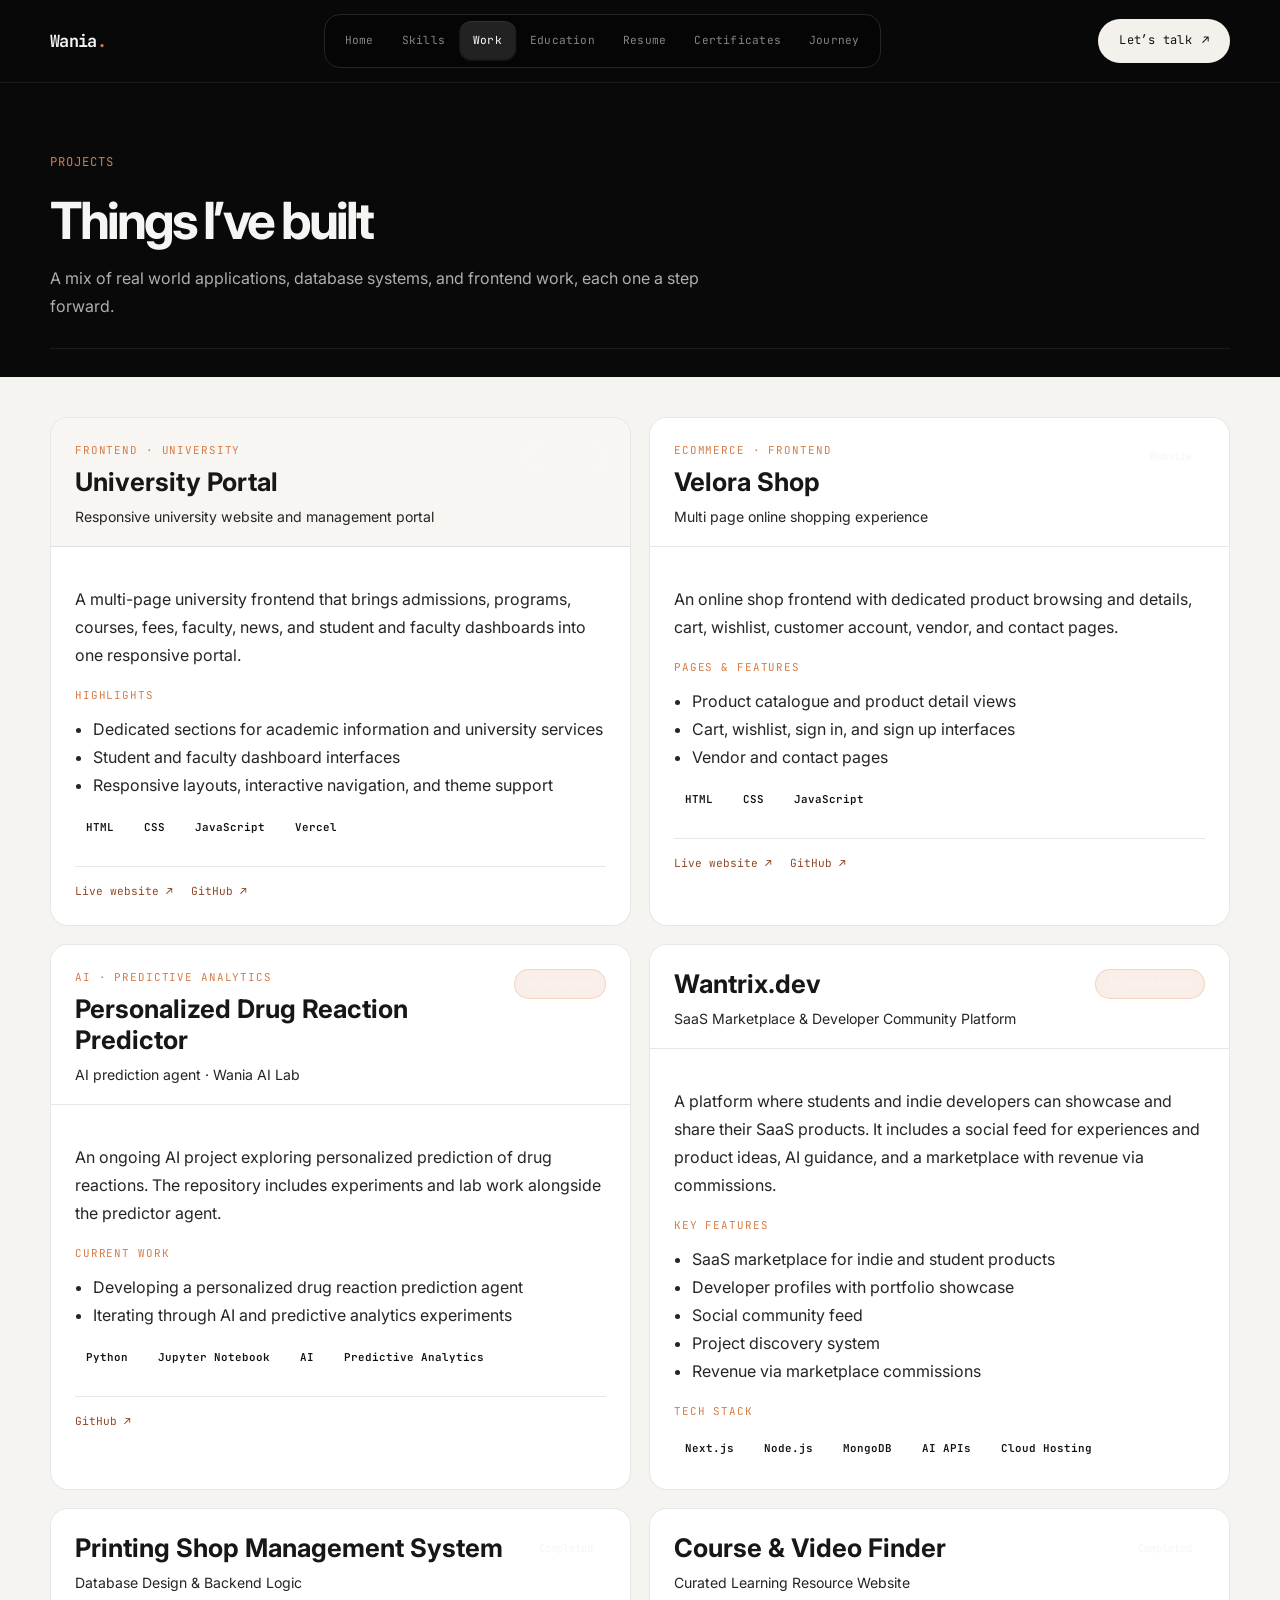
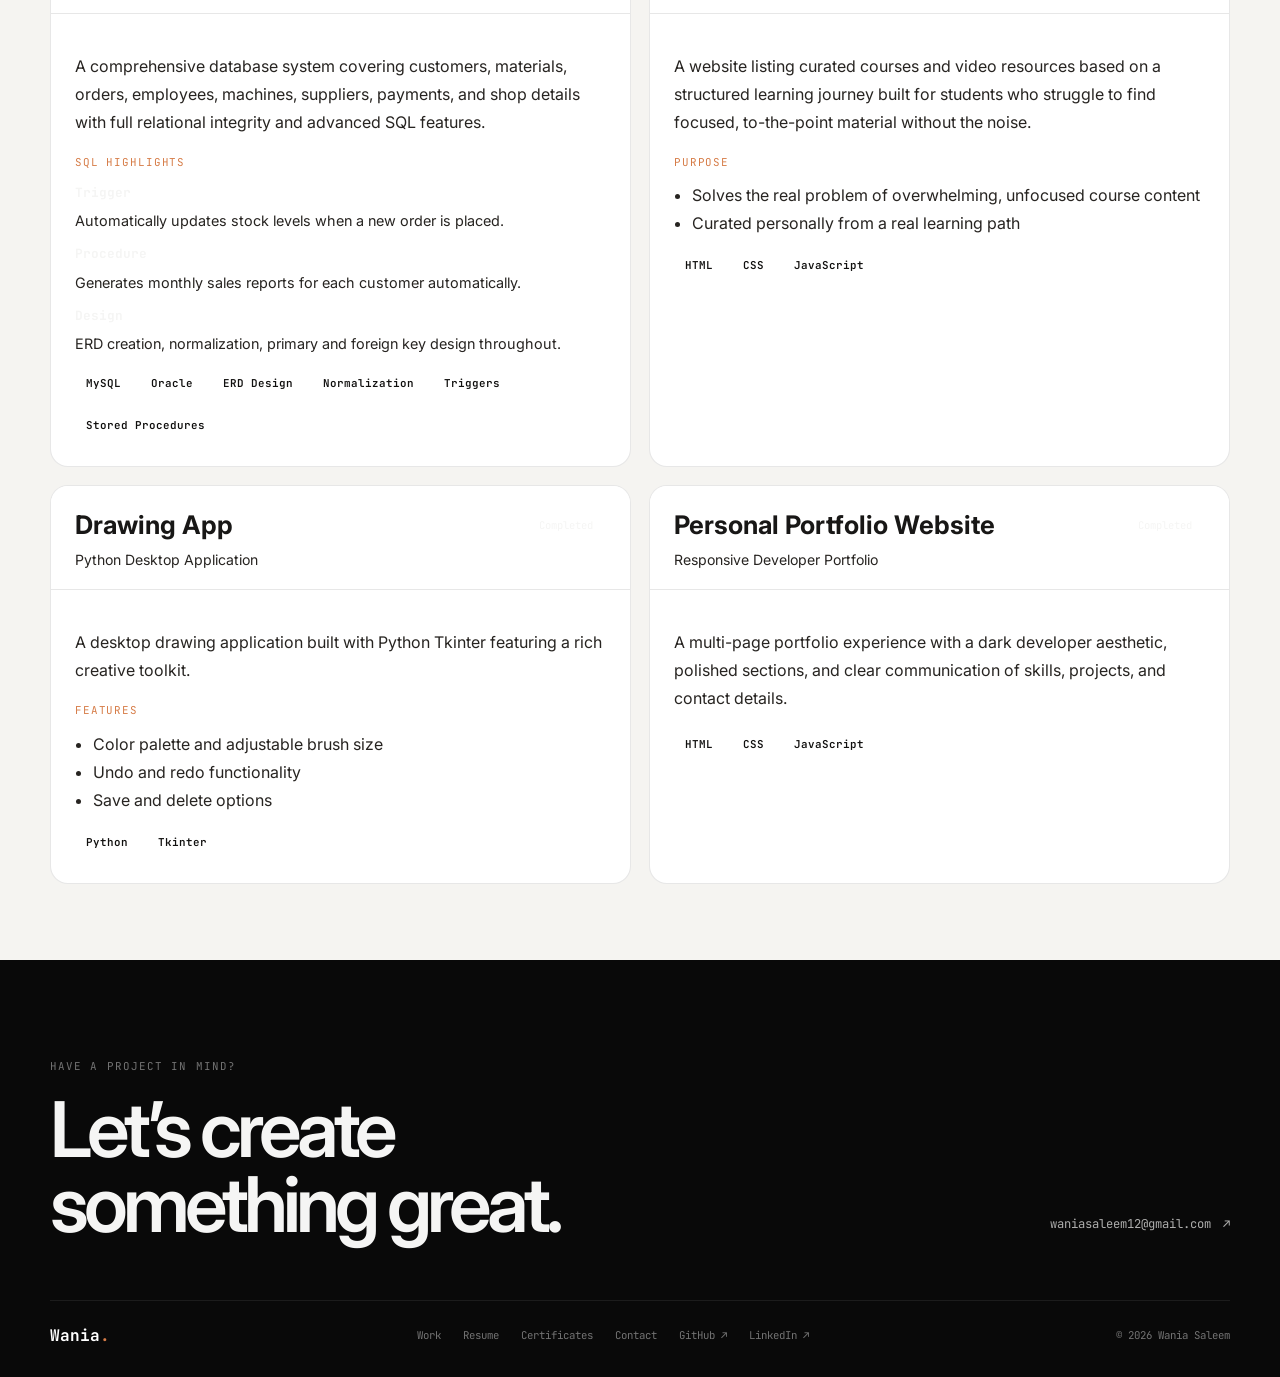
==== projects.html @ 289b55ed "Update portfolio with new design" ====
﻿<!DOCTYPE html>
<html lang="en">
<head>
    <meta charset="UTF-8">
    <meta name="viewport" content="width=device-width, initial-scale=1.0">
    <title>Projects | Wania Saleem</title>
    <meta name="description" content="Projects by Wania Saleem, including SaaS platforms, database systems, learning resources, and software experiments.">
    <link rel="preconnect" href="https://fonts.googleapis.com">
    <link rel="preconnect" href="https://fonts.gstatic.com" crossorigin>
    <link href="https://fonts.googleapis.com/css2?family=Inter:wght@400;500;600;700;800&family=JetBrains+Mono:wght@400;500;600;700&display=swap" rel="stylesheet">
    <link rel="stylesheet" href="style.css">
</head>
<body>
  <div class="page-shell">
    <div id="site-header"></div>

    <main class="page-main">
      <section class="page-intro">
        <div class="section-head">Projects</div>
        <h1>Things I’ve built</h1>
        <p>A mix of real world applications, database systems, and frontend work, each one a step forward.</p>
      </section>

      <section class="project-page-grid">
        <article class="project-card project-featured">
          <div class="project-card-head">
            <div>
              <div class="project-kicker">Frontend · University</div>
              <h2>University Portal</h2>
              <p>Responsive university website and management portal</p>
            </div>
            <span class="project-badge badge-done">Live demo</span>
          </div>
          <div class="project-card-body">
            <p>
              A multi-page university frontend that brings admissions, programs, courses, fees,
              faculty, news, and student and faculty dashboards into one responsive portal.
            </p>
            <div class="mini-label">Highlights</div>
            <ul>
              <li>Dedicated sections for academic information and university services</li>
              <li>Student and faculty dashboard interfaces</li>
              <li>Responsive layouts, interactive navigation, and theme support</li>
            </ul>
            <div class="tag-list">
              <span>HTML</span>
              <span>CSS</span>
              <span>JavaScript</span>
              <span>Vercel</span>
            </div>
            <div class="project-links">
              <a href="https://university-wania2.vercel.app/" target="_blank" rel="noopener noreferrer">Live website ↗</a>
              <a href="https://github.com/wnitau/university" target="_blank" rel="noopener noreferrer">GitHub ↗</a>
            </div>
          </div>
        </article>

        <article class="project-card">
          <div class="project-card-head">
            <div>
              <div class="project-kicker">Ecommerce · Frontend</div>
              <h2>Velora Shop</h2>
              <p>Multi page online shopping experience</p>
            </div>
            <span class="project-badge badge-done">Website</span>
          </div>
          <div class="project-card-body">
            <p>
              An online shop frontend with dedicated product browsing and details, cart, wishlist,
              customer account, vendor, and contact pages.
            </p>
            <div class="mini-label">Pages &amp; features</div>
            <ul>
              <li>Product catalogue and product detail views</li>
              <li>Cart, wishlist, sign in, and sign up interfaces</li>
              <li>Vendor and contact pages</li>
            </ul>
            <div class="tag-list">
              <span>HTML</span>
              <span>CSS</span>
              <span>JavaScript</span>
            </div>
            <div class="project-links">
              <a href="https://velora-wania2.vercel.app/" target="_blank" rel="noopener noreferrer">Live website ↗</a>
              <a href="https://github.com/wnitau/velora" target="_blank" rel="noopener noreferrer">GitHub ↗</a>
            </div>
          </div>
        </article>

        <article class="project-card">
          <div class="project-card-head">
            <div>
              <div class="project-kicker">AI · Predictive analytics</div>
              <h2>Personalized Drug Reaction Predictor</h2>
              <p>AI prediction agent · Wania AI Lab</p>
            </div>
            <span class="project-badge badge-wip">In progress</span>
          </div>
          <div class="project-card-body">
            <p>
              An ongoing AI project exploring personalized prediction of drug reactions.
              The repository includes experiments and lab work alongside the predictor agent.
            </p>
            <div class="mini-label">Current work</div>
            <ul>
              <li>Developing a personalized drug reaction prediction agent</li>
              <li>Iterating through AI and predictive analytics experiments</li>
            </ul>
            <div class="tag-list">
              <span>Python</span>
              <span>Jupyter Notebook</span>
              <span>AI</span>
              <span>Predictive Analytics</span>
            </div>
            <div class="project-links">
              <a href="https://github.com/wnitau/wania_ai_lab" target="_blank" rel="noopener noreferrer">GitHub ↗</a>
            </div>
          </div>
        </article>

        <article class="project-card">
          <div class="project-card-head">
            <div>
              <h2>Wantrix.dev</h2>
              <p>SaaS Marketplace &amp; Developer Community Platform</p>
            </div>
            <span class="project-badge badge-wip">In development</span>
          </div>
          <div class="project-card-body">
            <p>
              A platform where students and indie developers can showcase and share their SaaS products.
              It includes a social feed for experiences and product ideas, AI guidance, and a marketplace with revenue via commissions.
            </p>
            <div class="mini-label">Key features</div>
            <ul>
              <li>SaaS marketplace for indie and student products</li>
              <li>Developer profiles with portfolio showcase</li>
              <li>Social community feed</li>
              <li>Project discovery system</li>
              <li>Revenue via marketplace commissions</li>
            </ul>
            <div class="mini-label">Tech stack</div>
            <div class="tag-list">
              <span>Next.js</span>
              <span>Node.js</span>
              <span>MongoDB</span>
              <span>AI APIs</span>
              <span>Cloud Hosting</span>
            </div>
          </div>
        </article>

        <article class="project-card">
          <div class="project-card-head">
            <div>
              <h2>Printing Shop Management System</h2>
              <p>Database Design &amp; Backend Logic</p>
            </div>
            <span class="project-badge badge-done">Completed</span>
          </div>
          <div class="project-card-body">
            <p>
              A comprehensive database system covering customers, materials, orders, employees, machines, suppliers, payments, and shop details with full relational integrity and advanced SQL features.
            </p>
            <div class="mini-label">SQL highlights</div>
            <div class="detail-list">
              <div><strong>Trigger</strong><span>Automatically updates stock levels when a new order is placed.</span></div>
              <div><strong>Procedure</strong><span>Generates monthly sales reports for each customer automatically.</span></div>
              <div><strong>Design</strong><span>ERD creation, normalization, primary and foreign key design throughout.</span></div>
            </div>
            <div class="tag-list">
              <span>MySQL</span>
              <span>Oracle</span>
              <span>ERD Design</span>
              <span>Normalization</span>
              <span>Triggers</span>
              <span>Stored Procedures</span>
            </div>
          </div>
        </article>

        <article class="project-card">
          <div class="project-card-head">
            <div>
              <h2>Course &amp; Video Finder</h2>
              <p>Curated Learning Resource Website</p>
            </div>
            <span class="project-badge badge-done">Completed</span>
          </div>
          <div class="project-card-body">
            <p>
              A website listing curated courses and video resources based on a structured learning journey built for students who struggle to find focused, to-the-point material without the noise.
            </p>
            <div class="mini-label">Purpose</div>
            <ul>
              <li>Solves the real problem of overwhelming, unfocused course content</li>
              <li>Curated personally from a real learning path</li>
            </ul>
            <div class="tag-list">
              <span>HTML</span>
              <span>CSS</span>
              <span>JavaScript</span>
            </div>
          </div>
        </article>

        <article class="project-card">
          <div class="project-card-head">
            <div>
              <h2>Drawing App</h2>
              <p>Python Desktop Application</p>
            </div>
            <span class="project-badge badge-done">Completed</span>
          </div>
          <div class="project-card-body">
            <p>
              A desktop drawing application built with Python Tkinter featuring a rich creative toolkit.
            </p>
            <div class="mini-label">Features</div>
            <ul>
              <li>Color palette and adjustable brush size</li>
              <li>Undo and redo functionality</li>
              <li>Save and delete options</li>
            </ul>
            <div class="tag-list">
              <span>Python</span>
              <span>Tkinter</span>
            </div>
          </div>
        </article>

        <article class="project-card">
          <div class="project-card-head">
            <div>
              <h2>Personal Portfolio Website</h2>
              <p>Responsive Developer Portfolio</p>
            </div>
            <span class="project-badge badge-done">Completed</span>
          </div>
          <div class="project-card-body">
            <p>
              A multi-page portfolio experience with a dark developer aesthetic, polished sections, and clear communication of skills, projects, and contact details.
            </p>
            <div class="tag-list">
              <span>HTML</span>
              <span>CSS</span>
              <span>JavaScript</span>
            </div>
          </div>
        </article>
      </section>
    </main>

    <div id="site-footer"></div>
  </div>
  <script src="js/components.js"></script>
</body>
</html>
---- style.css ----
﻿:root {
  --bg: #090909;
  --bg-soft: #101010;
  --panel: #121212;
  --panel-2: #171717;
  --line: rgba(255,255,255,0.08);
  --text: #f5f5f4;
  --muted: rgba(245,245,244,0.7);
  --subtle: rgba(245,245,244,0.45);
  --accent: #d67c47;
  --accent-soft: rgba(214, 124, 71, 0.12);
  --shadow: rgba(0,0,0,0.25);
  --radius: 18px;
}

* {
  box-sizing: border-box;
}

html {
  scroll-behavior: smooth;
}

body {
  margin: 0;
  background: var(--bg);
  color: var(--text);
  font-family: 'Inter', sans-serif;
  line-height: 1.6;
}

a {
  color: inherit;
  text-decoration: none;
}

img {
  max-width: 100%;
  display: block;
}

.page-shell {
  width: min(1180px, calc(100% - 40px));
  margin: 0 auto;
  padding-bottom: 64px;
}

.topbar {
  position: sticky;
  top: 0;
  z-index: 50;
  display: flex;
  align-items: center;
  justify-content: space-between;
  gap: 18px;
  min-height: 84px;
  background: rgba(9, 9, 9, 0.9);
  backdrop-filter: blur(12px);
  border-bottom: 1px solid var(--line);
}

.brand-wrap {
  display: flex;
  align-items: center;
}

.brand {
  font-family: 'JetBrains Mono', monospace;
  font-size: 1.05rem;
  color: var(--text);
  letter-spacing: -0.04em;
  font-weight: 700;
}

.nav {
  display: flex;
  align-items: center;
  justify-content: center;
  flex-wrap: wrap;
  gap: 18px;
}

.nav a {
  color: var(--muted);
  font-family: 'JetBrains Mono', monospace;
  font-size: 0.76rem;
  letter-spacing: 0.02em;
  transition: color 0.2s ease, opacity 0.2s ease;
}

.nav a:hover,
.nav a:focus-visible {
  color: var(--text);
}

.cta-link,
.primary-button,
.secondary-button {
  display: inline-flex;
  align-items: center;
  justify-content: center;
  min-height: 44px;
  padding: 0 20px;
  border-radius: 999px;
  font-family: 'JetBrains Mono', monospace;
  font-size: 0.75rem;
  letter-spacing: 0.02em;
  transition: transform 0.2s ease, background 0.2s ease, border-color 0.2s ease;
}

.cta-link,
.primary-button {
  background: #f4f0ec;
  color: #111;
  border: 1px solid rgba(255,255,255,0.1);
}

.secondary-button {
  background: transparent;
  color: var(--text);
  border: 1px solid var(--line);
}

.cta-link:hover,
.primary-button:hover,
.secondary-button:hover,
.cta-link:focus-visible,
.primary-button:focus-visible,
.secondary-button:focus-visible {
  transform: translateY(-1px);
}

.hero {
  position: relative;
  padding: 84px 0 52px;
  min-height: 520px;
  border-bottom: 1px solid var(--line);
  overflow: hidden;
}

.hero::before {
  content: "";
  position: absolute;
  inset: 0 0 auto 0;
  height: 100%;
  background-image:
    linear-gradient(rgba(255,255,255,0.025) 1px, transparent 1px),
    linear-gradient(90deg, rgba(255,255,255,0.025) 1px, transparent 1px);
  background-size: 28px 28px;
  mask-image: linear-gradient(180deg, rgba(0,0,0,0.7), rgba(0,0,0,0.15) 70%, transparent 100%);
}

.hero > * {
  position: relative;
  z-index: 1;
}

.eyebrow,
.section-head,
.meta,
.topline {
  font-family: 'JetBrains Mono', monospace;
  letter-spacing: 0.08em;
  text-transform: uppercase;
}

.eyebrow {
  color: var(--accent);
  font-size: 0.7rem;
  margin-bottom: 28px;
}

.topline,
.meta {
  font-size: 0.72rem;
  color: var(--muted);
}

.meta {
  margin-top: 8px;
  margin-bottom: 30px;
}

.hero h1 {
  margin: 0;
  font-size: clamp(3rem, 7vw, 7rem);
  line-height: 0.9;
  letter-spacing: -0.065em;
  font-weight: 700;
}

.lead {
  max-width: 760px;
  margin-top: 20px;
  color: rgba(245,245,244,0.8);
  font-size: clamp(1.1rem, 2vw, 1.45rem);
  line-height: 1.6;
}

.cta-row {
  display: flex;
  align-items: center;
  flex-wrap: wrap;
  gap: 12px;
  margin-top: 30px;
}

.tagline {
  max-width: 760px;
  margin-top: 32px;
  color: var(--muted);
  font-size: 1.05rem;
  line-height: 1.8;
}

.services,
.work,
.education,
.testimonials,
.thoughts,
.contact {
  padding-top: 70px;
}

.section-head {
  color: var(--accent);
  font-size: 0.76rem;
  margin-bottom: 24px;
}

.section-head.small {
  margin-bottom: 0;
}

.service-grid {
  display: grid;
  grid-template-columns: repeat(4, minmax(0, 1fr));
  gap: 18px;
}

.service-card {
  padding: 28px 22px 24px;
  background: var(--panel);
  border: 1px solid var(--line);
  border-radius: var(--radius);
  min-height: 180px;
  transition: transform 0.2s ease, border-color 0.2s ease;
}

.service-card:hover {
  transform: translateY(-2px);
  border-color: rgba(214, 124, 71, 0.3);
}

.service-card h3 {
  margin: 0 0 14px;
  font-size: 1.15rem;
  font-weight: 600;
}

.service-card p {
  margin: 0;
  color: var(--muted);
  font-size: 0.94rem;
  line-height: 1.7;
}

.work-header {
  display: flex;
  align-items: center;
  justify-content: space-between;
  gap: 16px;
  margin-bottom: 28px;
}

.text-link {
  color: var(--muted);
  font-family: 'JetBrains Mono', monospace;
  font-size: 0.7rem;
  text-transform: none;
}

.project-grid {
  display: grid;
  grid-template-columns: repeat(2, minmax(0, 1fr));
  gap: 18px;
}

.project-item {
  display: flex;
  flex-direction: column;
  justify-content: space-between;
  min-height: 180px;
  padding: 28px 26px;
  background: linear-gradient(180deg, rgba(255,255,255,0.02), rgba(255,255,255,0.01));
  border: 1px solid var(--line);
  border-radius: var(--radius);
  transition: border-color 0.2s ease, transform 0.2s ease;
}

.project-item:hover {
  border-color: rgba(214, 124, 71, 0.4);
  transform: translateY(-2px);
}

.project-name {
  font-size: clamp(1.2rem, 2vw, 1.8rem);
  line-height: 1.2;
  font-weight: 600;
}

.project-type {
  margin-top: 14px;
  font-size: 0.84rem;
  color: var(--muted);
}

.quote-grid {
  display: grid;
  grid-template-columns: repeat(4, minmax(0, 1fr));
  gap: 18px;
}

.quote-card {
  margin: 0;
  padding: 24px 22px;
  background: var(--panel);
  border: 1px solid var(--line);
  border-radius: var(--radius);
}

.quote-card p {
  margin: 0 0 20px;
  color: var(--muted);
  line-height: 1.7;
  font-size: 0.95rem;
}

.quote-card footer {
  font-family: 'JetBrains Mono', monospace;
  font-size: 0.72rem;
  color: var(--text);
  line-height: 1.5;
}

.quote-card footer span {
  color: var(--muted);
}

.article-list {
  display: flex;
  flex-direction: column;
  gap: 18px;
}

.article-list a {
  display: flex;
  flex-wrap: wrap;
  align-items: baseline;
  gap: 18px;
  padding: 18px 0;
  border-bottom: 1px solid var(--line);
  transition: opacity 0.2s ease;
}

.article-list a:hover {
  opacity: 0.85;
}

.date {
  min-width: 150px;
  color: var(--muted);
  font-family: 'JetBrains Mono', monospace;
  font-size: 0.7rem;
}

.article-title {
  color: var(--text);
  font-size: clamp(1rem, 1.6vw, 1.2rem);
}

.thought-footer {
  margin-top: 26px;
  color: var(--muted);
  font-size: 0.98rem;
}

.contact {
  border-top: 1px solid var(--line);
  padding-bottom: 24px;
}

.contact p {
  max-width: 680px;
  margin: 0;
  color: var(--muted);
  font-size: 1.02rem;
  line-height: 1.8;
}

.contact-box {
  margin-top: 26px;
  display: inline-flex;
  align-items: center;
  justify-content: center;
  min-height: 52px;
  padding: 0 22px;
  border: 1px solid var(--line);
  border-radius: 999px;
  background: rgba(255,255,255,0.01);
}

.contact-box a {
  font-family: 'JetBrains Mono', monospace;
  font-size: 0.74rem;
  letter-spacing: 0.02em;
}

.site-footer {
  display: flex;
  align-items: center;
  justify-content: space-between;
  gap: 16px;
  padding-top: 28px;
  border-top: 1px solid var(--line);
  color: var(--muted);
  font-family: 'JetBrains Mono', monospace;
  font-size: 0.72rem;
}

.footer-brand {
  color: var(--text);
  font-weight: 700;
}

@media (max-width: 980px) {
  .service-grid {
    grid-template-columns: repeat(2, minmax(0, 1fr));
  }

  .quote-grid {
    grid-template-columns: repeat(2, minmax(0, 1fr));
  }
}

@media (max-width: 760px) {
  .page-shell {
    width: min(100% - 24px, 1180px);
  }

  .topbar {
    flex-wrap: wrap;
    justify-content: center;
    padding: 16px 0;
    min-height: auto;
  }

  .nav {
    width: 100%;
    gap: 12px 18px;
  }

  .cta-link {
    width: 100%;
  }

  .hero {
    padding-top: 50px;
  }

  .service-grid,
  .project-grid,
  .quote-grid {
    grid-template-columns: 1fr;
  }

  .work-header {
    align-items: flex-start;
    flex-direction: column;
  }

  .site-footer {
    flex-direction: column;
    align-items: flex-start;
  }
}

/* Shared full-width black header/footer and light content sections. */
body {
  background: #090909;
  color: var(--text);
}

.page-shell {
  width: 100%;
  margin: 0;
  padding: 0;
}

.topbar {
  min-height: 82px;
  padding: 0 24px;
  background: rgba(9, 9, 9, 0.94);
  border-bottom: 1px solid var(--line);
}

.topbar-inner {
  width: min(1180px, 100%);
  min-height: 82px;
  margin: 0 auto;
  display: flex;
  align-items: center;
  justify-content: space-between;
  gap: 24px;
}

.brand span,
.footer-brand span {
  color: var(--accent);
}

.nav {
  gap: clamp(12px, 2vw, 26px);
}

.nav a {
  white-space: nowrap;
}

.cta-link {
  gap: 10px;
  white-space: nowrap;
}

.home-main {
  background: #f5f4f1;
  color: #181716;
}

.hero {
  background: #090909;
  color: var(--text);
  padding-right: max(24px, calc((100% - 1180px) / 2));
  padding-left: max(24px, calc((100% - 1180px) / 2));
  border-bottom: none;
}

.hero-title {
  color: #f5f5f4;
}

.services,
.work,
.testimonials,
.thoughts,
.journey,
.home-main > .contact {
  padding-right: max(24px, calc((100% - 1180px) / 2));
  padding-left: max(24px, calc((100% - 1180px) / 2));
  background: #f5f4f1;
  color: #181716;
}

.home-main .section-head {
  color: #a85a31;
}

.service-card,
.quote-card,
.project-item {
  background: #fff;
  border-color: rgba(20, 20, 20, 0.1);
}

.home-main .project-item {
  background: #fff;
  border-color: rgba(20, 20, 20, 0.1);
}

.home-main .project-item:hover {
  background: #fff;
  border-color: rgba(168, 90, 49, 0.38);
}

.service-card h3,
.project-name,
.article-title {
  color: #181716;
}

.service-card p,
.project-type,
.quote-card p,
.quote-card footer span,
.thought-footer,
.home-main .contact p,
.text-link,
.date {
  color: #69645f;
}

.quote-card footer {
  color: #181716;
}

.article-list a {
  border-color: rgba(20, 20, 20, 0.14);
}

.home-main > .contact {
  border-top: 1px solid rgba(20, 20, 20, 0.12);
  padding-bottom: 76px;
}

.contact-box {
  border-color: rgba(20, 20, 20, 0.18);
  background: #fff;
  color: #181716;
}

.site-footer {
  width: 100%;
  margin: 0;
  padding: 68px max(24px, calc((100% - 1180px) / 2)) 28px;
  display: block;
  border-top: none;
  background: #090909;
  color: var(--text);
  font-family: 'Inter', sans-serif;
}

.footer-top {
  display: flex;
  align-items: flex-end;
  justify-content: space-between;
  gap: 36px;
  padding-bottom: 58px;
}

.footer-kicker {
  margin-bottom: 16px;
  color: var(--subtle);
  font-family: 'JetBrains Mono', monospace;
  font-size: 0.68rem;
  letter-spacing: 0.1em;
}

.footer-title {
  display: inline-block;
  color: #f5f5f4;
  font-size: clamp(2.6rem, 6vw, 5.4rem);
  font-weight: 600;
  line-height: 0.98;
  letter-spacing: -0.065em;
  transition: color 0.2s ease;
}

.footer-title:hover {
  color: #d6d0ca;
}

.footer-contact {
  display: inline-flex;
  align-items: center;
  gap: 12px;
  padding-bottom: 8px;
  color: var(--muted);
  font-family: 'JetBrains Mono', monospace;
  font-size: 0.76rem;
}

.footer-contact:hover,
.footer-nav a:hover {
  color: #fff;
}

.footer-bottom {
  display: flex;
  align-items: center;
  justify-content: space-between;
  gap: 24px;
  padding-top: 22px;
  border-top: 1px solid var(--line);
}

.footer-brand {
  color: #fff;
  font-family: 'JetBrains Mono', monospace;
  font-size: 1rem;
  font-weight: 700;
}

.footer-nav {
  display: flex;
  align-items: center;
  flex-wrap: wrap;
  gap: 16px 22px;
}

.footer-nav a,
.footer-copyright {
  color: var(--subtle);
  font-family: 'JetBrains Mono', monospace;
  font-size: 0.67rem;
  transition: color 0.2s ease;
}

.page-main {
  background: #090909;
  color: var(--text);
  padding-top: 0;
  padding-bottom: 0;
}

.journey {
  padding-top: 84px;
  padding-bottom: 88px;
  background: #f5f4f1;
  color: #181716;
}

.journey-content {
  max-width: 860px;
  margin: 0 auto;
}

.journey-content h2 {
  max-width: 760px;
  margin: 0 0 28px;
  color: #181716;
  font-size: clamp(2rem, 4vw, 3.5rem);
  line-height: 1.06;
  letter-spacing: -0.065em;
}

.journey-content > p {
  margin: 0 0 18px;
  color: #3f3b37;
  font-size: 1rem;
  line-height: 1.9;
}

.journey-content > .journey-closing {
  margin-top: 30px;
  margin-bottom: 0;
  color: #181716;
  font-size: 1.1rem;
  font-weight: 600;
}

.education {
  padding-top: 76px;
  padding-bottom: 76px;
  background: #f5f4f1;
  color: #181716;
}

.education-content {
  display: flex;
  align-items: center;
  justify-content: space-between;
  gap: 40px;
  max-width: 1180px;
  margin: 0 auto;
}

.education-copy {
  max-width: 720px;
}

.education-copy h2 {
  margin: 0 0 22px;
  color: #181716;
  font-size: clamp(2rem, 4vw, 3.5rem);
  line-height: 1.06;
  letter-spacing: -0.065em;
}

.education-degree {
  margin: 0 0 6px;
  color: #272421;
  font-size: 1.08rem;
  font-weight: 600;
}

.education-university {
  margin: 0;
  color: #3f3b37;
  font-size: 0.96rem;
  line-height: 1.7;
}

.education-location {
  margin: 8px 0 0;
  color: #69645f;
  font-family: 'JetBrains Mono', monospace;
  font-size: 0.7rem;
}

.education-location span {
  padding: 0 5px;
  color: #a85a31;
}

.cgpa-card {
  display: flex;
  flex: 0 0 230px;
  flex-direction: column;
  gap: 12px;
  padding: 26px;
  border: 1px solid rgba(20, 20, 20, 0.12);
  border-radius: var(--radius);
  background: #fff;
}

.cgpa-label {
  color: #69645f;
  font-family: 'JetBrains Mono', monospace;
  font-size: 0.65rem;
  letter-spacing: 0.1em;
}

.cgpa-value {
  color: #181716;
  font-size: 3rem;
  font-weight: 600;
  line-height: 1;
  letter-spacing: -0.07em;
}

.cgpa-value span {
  margin-left: 5px;
  color: #69645f;
  font-size: 1rem;
  font-weight: 400;
  letter-spacing: -0.02em;
}

@media (max-width: 760px) {
  .journey {
    padding-top: 60px;
    padding-bottom: 64px;
  }

  .journey-content > p {
    font-size: 0.94rem;
    line-height: 1.8;
  }

  .education {
    padding: 58px 24px;
  }

  .education-content {
    align-items: stretch;
    flex-direction: column;
    gap: 24px;
  }

  .cgpa-card {
    flex-basis: auto;
  }
}

.page-intro {
  max-width: 1180px;
  margin: 0 auto;
  padding: 74px 24px 42px;
  border-bottom: none;
}

.page-intro h1 {
  color: #f5f5f4;
}

.page-intro p {
  color: var(--muted);
}

.page-main .section-head,
.page-main .mini-label {
  color: var(--accent);
}

.project-page-grid,
.contact-grid,
.certificate-content {
  padding: 40px max(24px, calc((100% - 1180px) / 2)) 76px;
  background: #f5f4f1;
  color: #181716;
}

.project-card,
.resume-box,
.contact-card {
  background: #fff;
  border-color: rgba(20, 20, 20, 0.1);
  color: #181716;
}

.project-card-head {
  border-color: rgba(20, 20, 20, 0.1);
}

.project-card-head h2,
.resume-row h3,
.certificate-heading h2,
.certificate-placeholder h3 {
  color: #181716;
}

.project-card-head p,
.project-card-body p,
.project-card-body li,
.resume-section p,
.resume-project p,
.resume-project li,
.detail-list div,
.resume-list,
.page-main .contact-note {
  color: #272421;
}

.tag-list span {
  border-color: rgba(20, 20, 20, 0.12);
  background: #f3f1ee;
  color: #11100f;
  font-weight: 600;
}

.project-badge,
.badge-done {
  color: #514c47;
  border-color: rgba(20, 20, 20, 0.14);
  background: #f7f6f3;
}

.badge-wip {
  color: #9b512a;
  border-color: rgba(214, 124, 71, 0.3);
  background: rgba(214, 124, 71, 0.1);
}

.resume-box {
  max-width: 1180px;
  margin: 0 auto;
  padding: 40px max(24px, calc((100% - 1180px) / 2)) 76px;
  border: 0;
  border-radius: 0;
}

.resume-download {
  background: #f7f6f3;
  border-color: rgba(20, 20, 20, 0.1);
}

.resume-download h2,
.resume-section strong,
.resume-project strong {
  color: #181716;
}

.resume-download p {
  color: #625d58;
}

.resume-section,
.resume-project {
  border-color: rgba(20, 20, 20, 0.12);
}

.resume-row span {
  color: #69645f;
}

.resume-section a {
  color: #a85a31;
}

.page-main > .contact-grid {
  margin: 0;
}

.page-main > .contact-note {
  margin: 0;
  padding: 0 max(24px, calc((100% - 1180px) / 2)) 76px;
  border: 0;
  border-radius: 0;
  background: #f5f4f1;
  color: #625d58;
}

.contact-card {
  min-height: 170px;
}

.contact-label {
  color: #69645f;
}

.contact-value {
  color: #181716;
}

.page-main .contact-card {
  background: #fff;
  border: 1px solid rgba(20, 20, 20, 0.1);
  color: #181716;
}

.page-main .contact-card:hover {
  border-color: rgba(168, 90, 49, 0.38);
  box-shadow: 0 20px 48px rgba(20, 20, 20, 0.1);
}

.page-main .contact-card .contact-label {
  color: #69645f;
}

.page-main .contact-card .contact-value {
  color: #272421;
}

.certificate-content {
  min-height: 360px;
}

.certificate-heading {
  display: flex;
  align-items: flex-end;
  justify-content: space-between;
  gap: 30px;
  margin-bottom: 28px;
}

.certificate-heading .mini-label {
  margin-top: 0;
}

.certificate-heading h2 {
  margin: 0;
  font-size: clamp(1.5rem, 3vw, 2.4rem);
  letter-spacing: -0.04em;
}

.certificate-heading > p {
  max-width: 470px;
  margin: 0;
  color: #69645f;
  font-size: 0.9rem;
  line-height: 1.75;
}

.certificate-heading code {
  color: #a85a31;
  font-family: 'JetBrains Mono', monospace;
  font-size: 0.85em;
}

.certificate-grid {
  display: grid;
  grid-template-columns: repeat(2, minmax(0, 1fr));
  gap: 18px;
}

.certificate-placeholder {
  min-height: 200px;
  padding: 28px;
  border: 1px dashed rgba(20, 20, 20, 0.2);
  border-radius: var(--radius);
  background: rgba(255,255,255,0.62);
}

.certificate-kind {
  color: #a85a31;
  font-family: 'JetBrains Mono', monospace;
  font-size: 0.66rem;
  letter-spacing: 0.1em;
}

.certificate-placeholder h3 {
  margin: 24px 0 8px;
  font-size: 1.15rem;
}

.certificate-placeholder p {
  max-width: 420px;
  margin: 0;
  color: #69645f;
  font-size: 0.88rem;
  line-height: 1.7;
}

.hero-scroll {
  position: relative;
  height: 230vh;
  background: #090909;
}

.hero-stage {
  position: sticky;
  top: 82px;
  height: calc(100svh - 82px);
  min-height: 520px;
  overflow: hidden;
  isolation: isolate;
  background:
    radial-gradient(ellipse at 50% 48%, rgba(255,255,255,0.055), transparent 42%),
    #090909;
  --portrait-x: 0px;
  --portrait-y: 0px;
  --portrait-rotation: -180deg;
  --portrait-scale: 1.2;
  --portrait-opacity: 0.48;
  --title-opacity: 1;
  --copy-opacity: 0;
  --copy-x: 70px;
}

.hero-stage::before {
  position: absolute;
  z-index: -1;
  inset: 0;
  content: "";
  background-image:
    linear-gradient(rgba(255,255,255,0.025) 1px, transparent 1px),
    linear-gradient(90deg, rgba(255,255,255,0.025) 1px, transparent 1px);
  background-size: 32px 32px;
  mask-image: radial-gradient(ellipse at center, black, transparent 78%);
  pointer-events: none;
}

.hero-title {
  position: absolute;
  z-index: 2;
  top: 50%;
  left: 50%;
  width: 100%;
  margin: 0;
  color: #f5f5f4;
  text-align: center;
  font-size: clamp(4rem, 12vw, 10rem);
  line-height: 0.83;
  letter-spacing: -0.085em;
  opacity: var(--title-opacity);
  transform: translate(-50%, -50%);
  transition: opacity 100ms linear;
  pointer-events: none;
}

.hero-portrait {
  position: absolute;
  z-index: 1;
  top: 50%;
  left: 50%;
  width: clamp(220px, 30vw, 370px);
  aspect-ratio: 0.79;
  opacity: var(--portrait-opacity);
  perspective: 1200px;
  transform: translate(calc(-50% + var(--portrait-x)), calc(-50% + var(--portrait-y))) scale(var(--portrait-scale));
  transform-origin: center;
  transition: opacity 100ms linear;
  will-change: transform, opacity;
}

.hero-portrait-inner {
  position: absolute;
  inset: 0;
  transform: rotateY(var(--portrait-rotation));
  transform-style: preserve-3d;
  will-change: transform;
}

.portrait-face {
  position: absolute;
  inset: 0;
  overflow: hidden;
  border: 1px solid rgba(255,255,255,0.2);
  border-radius: 22px;
  backface-visibility: hidden;
  -webkit-backface-visibility: hidden;
  box-shadow: 0 30px 100px rgba(0,0,0,0.5);
}

.portrait-face img {
  width: 100%;
  height: 100%;
  object-fit: cover;
  object-position: center 42%;
}

.portrait-front {
  transform: rotateY(0);
}

.portrait-back {
  transform: rotateY(180deg);
}

.hero-intro-copy {
  position: absolute;
  top: 50%;
  right: max(24px, calc((100% - 1180px) / 2));
  z-index: 3;
  width: min(390px, 34vw);
  opacity: var(--copy-opacity);
  transform: translate(var(--copy-x), -50%);
  color: #f5f5f4;
  transition: opacity 100ms linear;
  pointer-events: none;
}

.hero-greeting {
  margin-bottom: 18px;
  font-size: clamp(3.6rem, 7vw, 6.5rem);
  line-height: 0.9;
  letter-spacing: -0.075em;
  font-weight: 600;
}

.hero-intro-copy p {
  margin: 0;
  color: rgba(245,245,244,0.78);
  font-size: clamp(1.05rem, 1.6vw, 1.3rem);
  line-height: 1.65;
}

.certificate-card {
  overflow: hidden;
  border: 1px solid rgba(20, 20, 20, 0.1);
  border-radius: var(--radius);
  background: #fff;
  color: #181716;
  transition: transform 220ms ease, box-shadow 220ms ease;
}

.certificate-card:hover,
.certificate-card:focus-visible {
  transform: translateY(-4px);
  box-shadow: 0 20px 48px rgba(20,20,20,0.12);
}

.certificate-image {
  display: grid;
  min-height: 220px;
  aspect-ratio: 1.5;
  place-items: center;
  overflow: hidden;
  background: #eceae7;
}

.certificate-image img {
  width: 100%;
  height: 100%;
  object-fit: contain;
}

.certificate-card-copy {
  padding: 20px 22px 22px;
}

.certificate-card-copy h3 {
  margin: 12px 0 5px;
  color: #181716;
  font-size: 1.12rem;
}

.certificate-card-copy p {
  margin: 0;
  color: #69645f;
  font-size: 0.85rem;
}

.certificate-open {
  display: inline-block;
  margin-top: 16px;
  color: #a85a31;
  font-family: 'JetBrains Mono', monospace;
  font-size: 0.7rem;
}

@media (max-width: 760px) {
  .hero-scroll {
    height: 210vh;
  }

  .hero-stage {
    top: 132px;
    height: calc(100svh - 132px);
    min-height: 480px;
  }

  .hero-title {
    top: 34%;
    font-size: clamp(3.3rem, 15vw, 6.5rem);
  }

  .hero-portrait {
    width: clamp(210px, 58vw, 310px);
    top: 58%;
  }

  .hero-intro-copy {
    top: 78%;
    right: 24px;
    width: auto;
    max-width: calc(100% - 48px);
    transform: translateY(-50%);
  }

  .hero-greeting {
    margin-bottom: 6px;
    font-size: 2.8rem;
  }

  .hero-intro-copy p {
    font-size: 0.95rem;
  }
}

@media (prefers-reduced-motion: reduce) {
  html {
    scroll-behavior: auto;
  }

  .belief-quote {
    transition: none;
  }

  .hero-portrait,
  .hero-portrait-inner,
  .hero-title,
  .hero-intro-copy {
    transition: none;
  }
}

.skills-heading {
  display: flex;
  align-items: flex-end;
  justify-content: space-between;
  gap: 24px;
  margin-bottom: 28px;
}

.belief-section {
  display: grid;
  min-height: 62vh;
  padding: 80px 24px;
  place-items: center;
  background: #f5f4f1;
}

.belief-quote {
  max-width: 940px;
  margin: 0;
  color: #aaa7a2;
  font-size: clamp(2rem, 5.5vw, 5.2rem);
  font-weight: 600;
  line-height: 1.14;
  letter-spacing: -0.065em;
  text-align: center;
  transition: color 900ms cubic-bezier(0.2, 0.7, 0.2, 1);
}

.belief-quote span {
  color: inherit;
}

.belief-section.is-active .belief-quote {
  color: #181716;
}

.skills-heading .section-head {
  margin-bottom: 10px;
}

.skills-heading h2 {
  margin: 0;
  color: #181716;
  font-size: clamp(1.8rem, 3vw, 2.8rem);
  line-height: 1;
  letter-spacing: -0.06em;
}

.skills-heading > p {
  max-width: 360px;
  margin: 0 0 2px;
  color: #69645f;
  font-size: 0.9rem;
  line-height: 1.7;
}

.skills-table {
  border-top: 1px solid rgba(20, 20, 20, 0.16);
}

.skill-row {
  display: grid;
  grid-template-columns: 56px minmax(190px, 0.8fr) minmax(0, 1.5fr);
  align-items: baseline;
  gap: 20px;
  padding: 24px 0;
  border-bottom: 1px solid rgba(20, 20, 20, 0.16);
}

.skill-index {
  color: #a85a31;
  font-family: 'JetBrains Mono', monospace;
  font-size: 0.68rem;
}

.skill-row h3 {
  margin: 0;
  color: #181716;
  font-size: 1.08rem;
  font-weight: 600;
  letter-spacing: -0.025em;
}

.skill-row p {
  margin: 0;
  color: #69645f;
  font-size: 0.94rem;
  line-height: 1.8;
}

.skill-row p span {
  padding: 0 5px;
  color: #b77a57;
}

@media (max-width: 760px) {
  .belief-section {
    min-height: 56vh;
    padding: 64px 24px;
  }

  .skills-heading {
    align-items: flex-start;
    flex-direction: column;
    gap: 12px;
  }

  .skill-row {
    grid-template-columns: 32px minmax(0, 1fr);
    gap: 8px 14px;
    padding: 20px 0;
  }

  .skill-row p {
    grid-column: 2;
  }
}

@media (max-width: 860px) {
  .topbar,
  .topbar-inner {
    min-height: 0;
  }

  .topbar {
    padding: 16px 20px;
  }

  .topbar-inner {
    flex-wrap: wrap;
    justify-content: center;
    row-gap: 16px;
  }

  .brand,
  .cta-link {
    flex: 1 0 auto;
  }

  .brand {
    text-align: left;
  }

  .cta-link {
    width: auto;
  }

  .nav {
    order: 3;
    width: 100%;
  }

  .footer-bottom {
    align-items: flex-start;
    flex-wrap: wrap;
  }

  .footer-nav {
    order: 3;
    width: 100%;
  }
}

@media (max-width: 600px) {
  .footer-top,
  .certificate-heading {
    align-items: flex-start;
    flex-direction: column;
  }

  .footer-top {
    padding-bottom: 38px;
  }

  .footer-contact {
    padding-bottom: 0;
  }

  .certificate-grid {
    grid-template-columns: 1fr;
  }

  .project-page-grid,
  .contact-grid,
  .certificate-content {
    padding-top: 28px;
    padding-bottom: 48px;
  }
}

.topbar-inner {
  gap: 18px;
}

.liquid-group {
  --gap: 6px;
  --radius: 16px;
  --speed: 550ms;
  --ease: cubic-bezier(0.22, 0.9, 0.25, 1);

  position: relative;
  display: inline-grid;
  grid-auto-flow: column;
  grid-auto-columns: max-content;
  align-items: center;
  gap: 0;
  padding: var(--gap);
  overflow: hidden;
  border: 1px solid #252525;
  border-radius: var(--radius);
  background: #050505;
  isolation: isolate;
}

.liquid-group .nav-link,
.liquid-group a {
  position: relative;
  z-index: 2;
  display: inline-flex;
  align-items: center;
  justify-content: center;
  min-height: 40px;
  padding: 0 14px;
  border: 0;
  border-radius: calc(var(--radius) - 4px);
  color: #858585;
  font-family: 'JetBrains Mono', monospace;
  font-size: 0.7rem;
  letter-spacing: 0.02em;
  white-space: nowrap;
  transition: color 300ms ease, transform 200ms ease;
}

.liquid-group a:hover,
.liquid-group a:focus-visible,
.liquid-group a.is-current,
.liquid-group a[aria-current="page"] {
  color: #fff;
}

.liquid-group a:active {
  transform: scale(0.97);
}

.liquid-slider {
  position: absolute;
  z-index: 1;
  top: var(--gap);
  bottom: var(--gap);
  left: var(--gap);
  width: var(--slider-width, 76px);
  border-radius: calc(var(--radius) - 4px);
  background: #222;
  transform: translateX(var(--slider-x, 0));
  transition:
    transform var(--speed) var(--ease),
    width var(--speed) var(--ease),
    background 300ms ease;
  pointer-events: none;
}

.liquid-slider::after {
  position: absolute;
  inset: 0;
  border-radius: inherit;
  box-shadow:
    inset 0 1px 1px rgba(255,255,255,0.08),
    inset 0 -1px 2px rgba(0,0,0,0.6);
  content: "";
}

@media (max-width: 860px) {
  .liquid-group {
    justify-content: flex-start;
    width: 100%;
    overflow-x: auto;
    scrollbar-width: none;
  }

  .liquid-group::-webkit-scrollbar {
    display: none;
  }
}

@media (prefers-reduced-motion: reduce) {
  .liquid-group a,
  .liquid-slider {
    transition: none;
  }
}

.page-main {
  padding-top: 54px;
  padding-bottom: 30px;
}

.page-intro {
  padding: 16px 0 28px;
  border-bottom: 1px solid var(--line);
  margin-bottom: 28px;
}

.page-intro h1 {
  margin: 0;
  font-size: clamp(2.4rem, 4vw, 4rem);
  line-height: 0.96;
  letter-spacing: -0.06em;
}

.page-intro p {
  max-width: 680px;
  margin: 18px 0 0;
  color: var(--muted);
  line-height: 1.75;
}

.project-page-grid {
  display: grid;
  grid-template-columns: repeat(2, minmax(0, 1fr));
  gap: 18px;
}

.project-card {
  background: #fff;
  border: 1px solid rgba(20, 20, 20, 0.1);
  border-radius: var(--radius);
  overflow: hidden;
  color: #181716;
  transition: transform 220ms ease, box-shadow 220ms ease;
}

.project-card:hover {
  transform: translateY(-3px);
  box-shadow: 0 20px 48px rgba(20,20,20,0.1);
}

.project-card-head {
  display: flex;
  align-items: flex-start;
  justify-content: space-between;
  gap: 16px;
  padding: 24px 24px 18px;
  border-bottom: 1px solid rgba(20, 20, 20, 0.1);
  background: #fff;
}

.project-featured .project-card-head {
  background: #f7f6f3;
}

.project-kicker {
  color: var(--accent);
  font-family: 'JetBrains Mono', monospace;
  font-size: 0.68rem;
  letter-spacing: 0.08em;
  text-transform: uppercase;
  margin-bottom: 8px;
}

.project-card-head h2 {
  margin: 0;
  font-size: clamp(1.2rem, 2vw, 1.9rem);
  line-height: 1.2;
  color: #181716;
}

.project-card-head p {
  margin: 8px 0 0;
  color: #272421;
  font-size: 0.88rem;
}

.project-card-body {
  padding: 22px 24px 24px;
}

.project-card-body p,
.project-card-body li,
.resume-section p,
.resume-project p,
.resume-project li,
.contact-note {
  color: var(--muted);
  line-height: 1.75;
}

.project-card-body p,
.project-card-body li {
  color: #272421;
}

.detail-list div,
.detail-list span {
  color: #272421;
}

.mini-label {
  margin: 18px 0 10px;
  color: var(--accent);
  font-family: 'JetBrains Mono', monospace;
  font-size: 0.68rem;
  letter-spacing: 0.08em;
  text-transform: uppercase;
}

.project-card-body ul,
.resume-project ul {
  margin: 0 0 8px;
  padding-left: 18px;
}

.tag-list {
  display: flex;
  flex-wrap: wrap;
  gap: 8px;
  margin-top: 12px;
}

.tag-list span {
  border: 1px solid var(--line);
  padding: 7px 10px;
  border-radius: 999px;
  color: #11100f;
  font-weight: 600;
  font-family: 'JetBrains Mono', monospace;
  font-size: 0.68rem;
  background: rgba(255,255,255,0.01);
}

.project-links {
  display: flex;
  flex-wrap: wrap;
  gap: 10px 18px;
  margin-top: 22px;
  padding-top: 16px;
  border-top: 1px solid rgba(20, 20, 20, 0.1);
}

.project-links a {
  color: #8e4827;
  font-family: 'JetBrains Mono', monospace;
  font-size: 0.7rem;
  transition: color 180ms ease;
}

.project-links a:hover,
.project-links a:focus-visible {
  color: #51260f;
  text-decoration: underline;
  text-underline-offset: 3px;
}

.detail-list {
  display: flex;
  flex-direction: column;
  gap: 12px;
  margin-top: 12px;
}

.detail-list div {
  display: flex;
  flex-direction: column;
  gap: 6px;
  color: var(--muted);
  font-size: 0.9rem;
}

.detail-list strong {
  color: var(--text);
  font-size: 0.8rem;
  font-family: 'JetBrains Mono', monospace;
}

.project-badge {
  display: inline-flex;
  align-items: center;
  justify-content: center;
  min-height: 30px;
  padding: 0 12px;
  border-radius: 999px;
  font-family: 'JetBrains Mono', monospace;
  font-size: 0.66rem;
  color: var(--text);
  border: 1px solid var(--line);
  white-space: nowrap;
}

.badge-wip {
  background: rgba(214,124,71,0.12);
  border-color: rgba(214,124,71,0.25);
}

.badge-done {
  background: rgba(255,255,255,0.02);
}

.resume-box {
  background: var(--panel);
  border: 1px solid var(--line);
  border-radius: var(--radius);
  padding: 28px;
}

.resume-download {
  padding: 22px 20px;
  border: 1px solid var(--line);
  border-radius: var(--radius);
  background: rgba(255,255,255,0.02);
  text-align: center;
  margin-bottom: 24px;
}

.resume-icon {
  display: inline-block;
  font-size: 2.4rem;
  margin-bottom: 12px;
}

.resume-download h2 {
  margin: 0 0 8px;
  font-size: 1.7rem;
}

.resume-download p {
  margin: 0 0 18px;
  color: var(--muted);
}

.resume-section {
  border-top: 1px solid var(--line);
  padding-top: 20px;
  margin-top: 20px;
}

.resume-section:first-of-type {
  border-top: none;
  margin-top: 0;
  padding-top: 0;
}

.resume-row {
  display: flex;
  align-items: baseline;
  justify-content: space-between;
  gap: 14px;
  flex-wrap: wrap;
  margin-bottom: 8px;
}

.resume-row h3 {
  margin: 0;
  font-size: 1.05rem;
}

.resume-row span {
  font-family: 'JetBrains Mono', monospace;
  font-size: 0.7rem;
  color: var(--muted);
}

.resume-list {
  display: flex;
  flex-direction: column;
  gap: 8px;
}

.resume-list strong,
.resume-project strong {
  color: var(--text);
}

.resume-project {
  padding-top: 14px;
  margin-top: 14px;
  border-top: 1px solid var(--line);
}

.resume-project:first-of-type {
  border-top: none;
  padding-top: 0;
  margin-top: 0;
}

.contact-grid {
  display: grid;
  grid-template-columns: repeat(2, minmax(0, 1fr));
  gap: 18px;
}

.contact-card {
  display: flex;
  flex-direction: column;
  gap: 12px;
  min-height: 170px;
  padding: 24px 22px;
  background: var(--panel);
  border: 1px solid var(--line);
  border-radius: var(--radius);
  transition: transform 0.2s ease, border-color 0.2s ease;
}

.contact-card:hover {
  transform: translateY(-2px);
  border-color: rgba(214,124,71,0.35);
}

.contact-static {
  cursor: default;
}

.contact-icon {
  font-size: 1.8rem;
}

.contact-label {
  color: var(--muted);
  font-family: 'JetBrains Mono', monospace;
  font-size: 0.68rem;
  letter-spacing: 0.08em;
  text-transform: uppercase;
}

.contact-value {
  color: var(--text);
  font-family: 'JetBrains Mono', monospace;
  font-size: 0.8rem;
  word-break: break-word;
}

.contact-note {
  margin-top: 26px;
  padding: 22px 24px;
  border: 1px solid rgba(214,124,71,0.25);
  border-radius: var(--radius);
  background: rgba(214,124,71,0.08);
}

.hero {
  display: grid;
  grid-template-columns: minmax(0, 1fr) minmax(240px, 330px);
  align-items: center;
  gap: clamp(28px, 7vw, 96px);
  min-height: 590px;
  padding: 70px 0;
}

.hero-title {
  position: relative;
  z-index: 1;
  margin: 0;
  font-size: clamp(3.5rem, 9vw, 8.5rem);
  line-height: 0.88;
  letter-spacing: -0.075em;
  font-weight: 700;
  text-wrap: balance;
}

.profile-flip-card {
  position: relative;
  z-index: 1;
  width: 100%;
  aspect-ratio: 0.79;
  perspective: 1200px;
  cursor: pointer;
  outline: none;
}

.profile-flip-inner {
  position: absolute;
  inset: 0;
  border: 1px solid rgba(255,255,255,0.16);
  border-radius: 22px;
  box-shadow: 0 28px 80px rgba(0,0,0,0.38);
  transform-style: preserve-3d;
  transition: transform 850ms cubic-bezier(0.2, 0.75, 0.25, 1);
}

.profile-flip-card:hover .profile-flip-inner,
.profile-flip-card:focus .profile-flip-inner,
.profile-flip-card:focus-within .profile-flip-inner {
  transform: rotateY(180deg);
}

.profile-card-face {
  position: absolute;
  inset: 0;
  overflow: hidden;
  border-radius: inherit;
  background-color: #1b1b1b;
  background-position: center;
  background-repeat: no-repeat;
  background-size: cover;
  backface-visibility: hidden;
  -webkit-backface-visibility: hidden;
}

.profile-card-front {
  background-image: url("front.png");
}

.profile-card-back {
  background-image: url("back.png");
  transform: rotateY(180deg);
}

.profile-flip-card:focus-visible .profile-flip-inner {
  outline: 2px solid var(--accent);
  outline-offset: 5px;
}

@media (max-width: 760px) {
  .hero {
    grid-template-columns: 1fr;
    justify-items: center;
    gap: 34px;
    min-height: auto;
    padding: 58px 0 44px;
  }

  .hero-title {
    justify-self: start;
    width: 100%;
    font-size: clamp(3.3rem, 16vw, 6rem);
  }

  .profile-flip-card {
    width: min(72vw, 310px);
    justify-self: center;
  }
}

@media (max-width: 980px) {
  .project-page-grid,
  .contact-grid {
    grid-template-columns: 1fr;
  }
}

@media (max-width: 760px) {
  .page-main {
    padding-top: 30px;
  }

  .resume-box {
    padding: 18px;
  }

  .project-card-head,
  .resume-row {
    flex-direction: column;
    align-items: flex-start;
  }
}
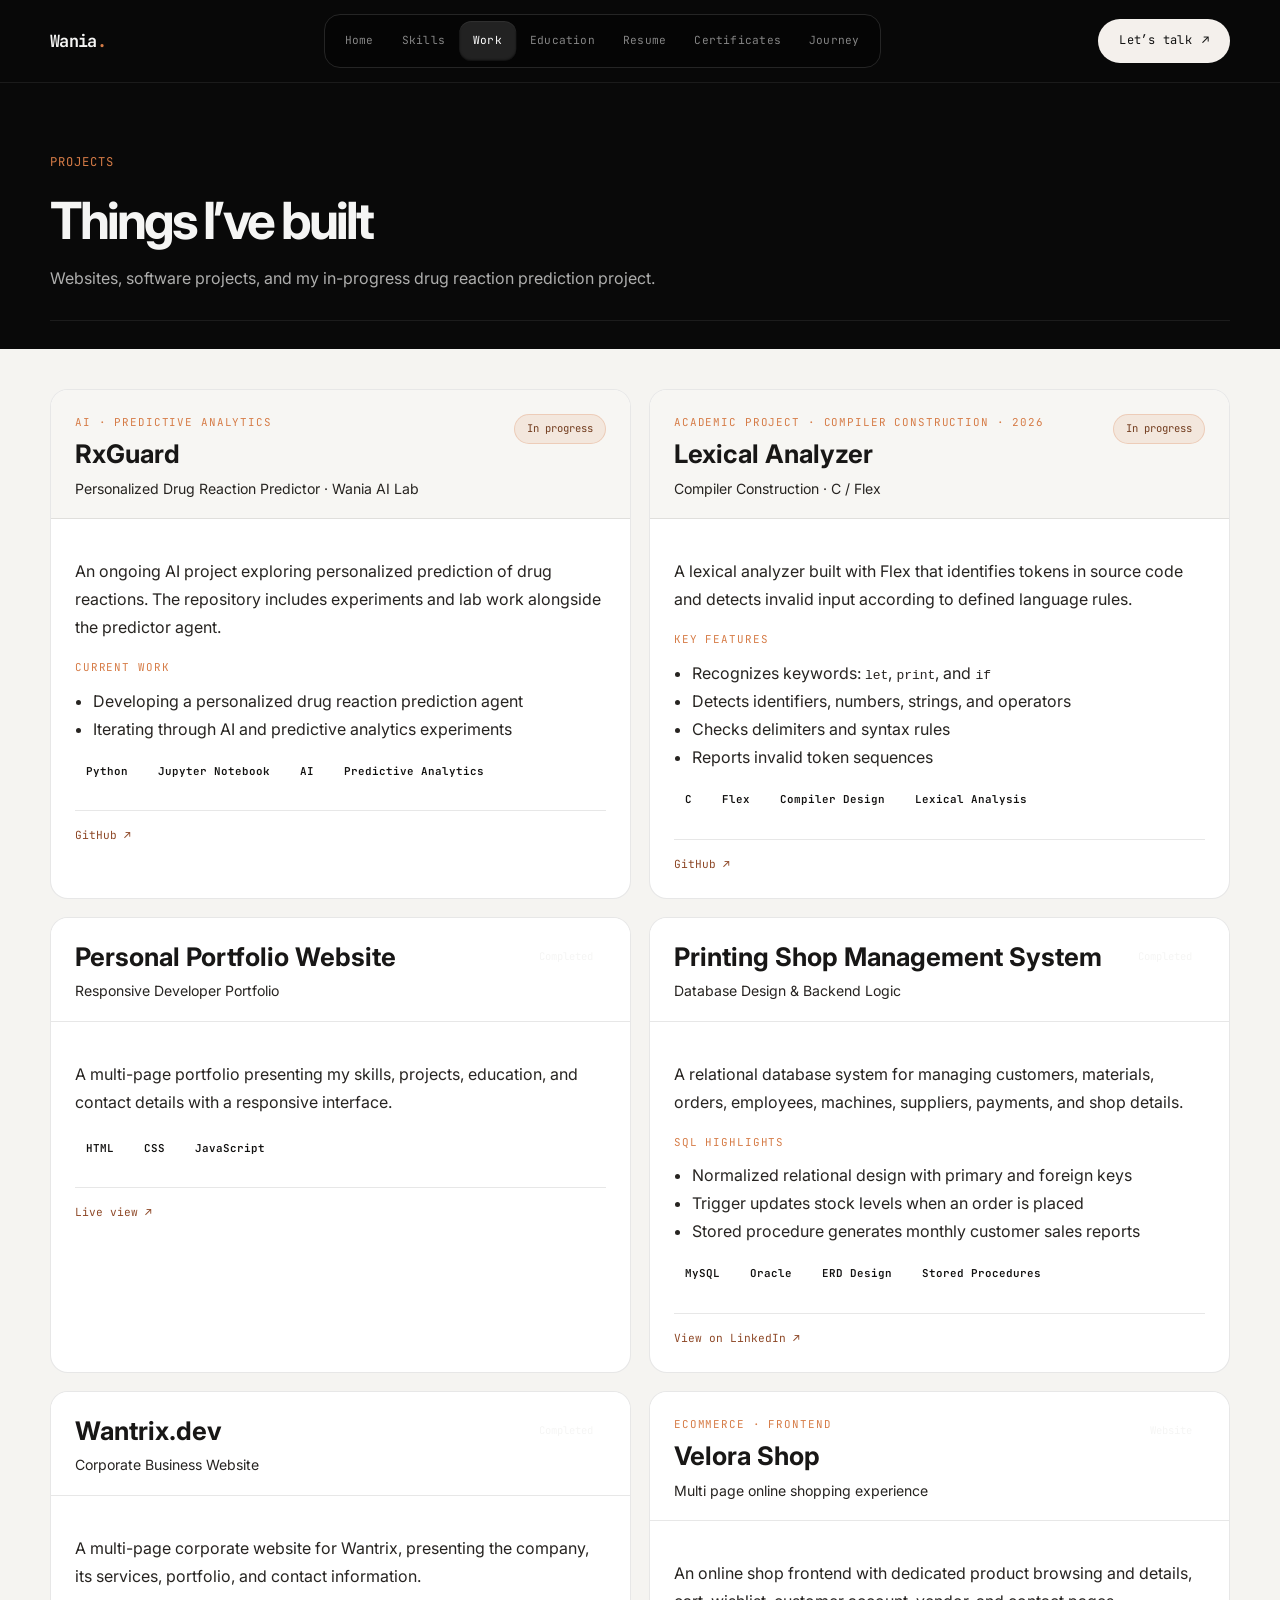
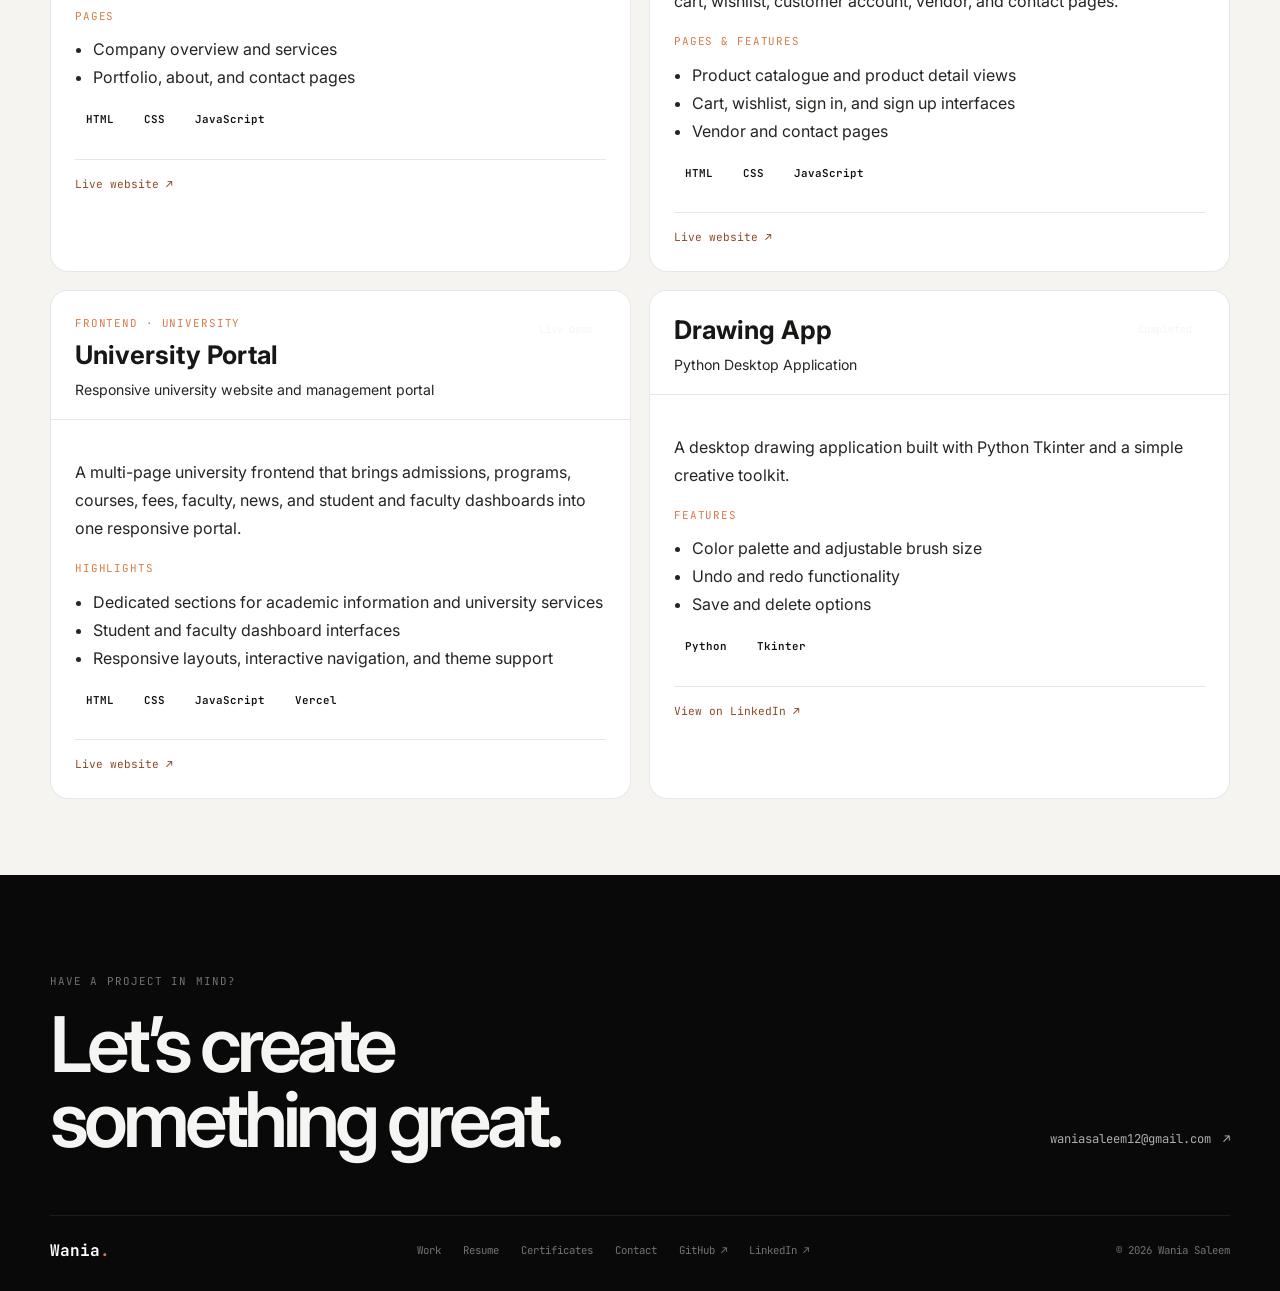
==== commit 36c54ad7: "updated projects" ====
--- a/projects.html
+++ b/projects.html
@@ -4,7 +4,7 @@
     <meta charset="UTF-8">
     <meta name="viewport" content="width=device-width, initial-scale=1.0">
     <title>Projects | Wania Saleem</title>
-    <meta name="description" content="Projects by Wania Saleem, including SaaS platforms, database systems, learning resources, and software experiments.">
+    <meta name="description" content="Live projects by Wania Saleem, including web applications and the in-progress Drug Reaction Predictor.">
     <link rel="preconnect" href="https://fonts.googleapis.com">
     <link rel="preconnect" href="https://fonts.gstatic.com" crossorigin>
     <link href="https://fonts.googleapis.com/css2?family=Inter:wght@400;500;600;700;800&family=JetBrains+Mono:wght@400;500;600;700&display=swap" rel="stylesheet">
@@ -18,81 +18,16 @@
       <section class="page-intro">
         <div class="section-head">Projects</div>
         <h1>Things I’ve built</h1>
-        <p>A mix of real world applications, database systems, and frontend work, each one a step forward.</p>
+        <p>Websites, software projects, and my in-progress drug reaction prediction project.</p>
       </section>
 
       <section class="project-page-grid">
         <article class="project-card project-featured">
           <div class="project-card-head">
             <div>
-              <div class="project-kicker">Frontend · University</div>
-              <h2>University Portal</h2>
-              <p>Responsive university website and management portal</p>
-            </div>
-            <span class="project-badge badge-done">Live demo</span>
-          </div>
-          <div class="project-card-body">
-            <p>
-              A multi-page university frontend that brings admissions, programs, courses, fees,
-              faculty, news, and student and faculty dashboards into one responsive portal.
-            </p>
-            <div class="mini-label">Highlights</div>
-            <ul>
-              <li>Dedicated sections for academic information and university services</li>
-              <li>Student and faculty dashboard interfaces</li>
-              <li>Responsive layouts, interactive navigation, and theme support</li>
-            </ul>
-            <div class="tag-list">
-              <span>HTML</span>
-              <span>CSS</span>
-              <span>JavaScript</span>
-              <span>Vercel</span>
-            </div>
-            <div class="project-links">
-              <a href="https://university-wania2.vercel.app/" target="_blank" rel="noopener noreferrer">Live website ↗</a>
-              <a href="https://github.com/wnitau/university" target="_blank" rel="noopener noreferrer">GitHub ↗</a>
-            </div>
-          </div>
-        </article>
-
-        <article class="project-card">
-          <div class="project-card-head">
-            <div>
-              <div class="project-kicker">Ecommerce · Frontend</div>
-              <h2>Velora Shop</h2>
-              <p>Multi page online shopping experience</p>
-            </div>
-            <span class="project-badge badge-done">Website</span>
-          </div>
-          <div class="project-card-body">
-            <p>
-              An online shop frontend with dedicated product browsing and details, cart, wishlist,
-              customer account, vendor, and contact pages.
-            </p>
-            <div class="mini-label">Pages &amp; features</div>
-            <ul>
-              <li>Product catalogue and product detail views</li>
-              <li>Cart, wishlist, sign in, and sign up interfaces</li>
-              <li>Vendor and contact pages</li>
-            </ul>
-            <div class="tag-list">
-              <span>HTML</span>
-              <span>CSS</span>
-              <span>JavaScript</span>
-            </div>
-            <div class="project-links">
-              <a href="https://velora-wania2.vercel.app/" target="_blank" rel="noopener noreferrer">Live website ↗</a>
-              <a href="https://github.com/wnitau/velora" target="_blank" rel="noopener noreferrer">GitHub ↗</a>
-            </div>
-          </div>
-        </article>
-
-        <article class="project-card">
-          <div class="project-card-head">
-            <div>
               <div class="project-kicker">AI · Predictive analytics</div>
-              <h2>Personalized Drug Reaction Predictor</h2>
-              <p>AI prediction agent · Wania AI Lab</p>
+              <h2>RxGuard</h2>
+              <p>Personalized Drug Reaction Predictor · Wania AI Lab</p>
             </div>
             <span class="project-badge badge-wip">In progress</span>
           </div>
@@ -118,34 +53,59 @@
           </div>
         </article>
 
-        <article class="project-card">
-          <div class="project-card-head">
-            <div>
-              <h2>Wantrix.dev</h2>
-              <p>SaaS Marketplace &amp; Developer Community Platform</p>
-            </div>
-            <span class="project-badge badge-wip">In development</span>
-          </div>
-          <div class="project-card-body">
-            <p>
-              A platform where students and indie developers can showcase and share their SaaS products.
-              It includes a social feed for experiences and product ideas, AI guidance, and a marketplace with revenue via commissions.
+        <article class="project-card project-featured">
+          <div class="project-card-head">
+            <div>
+              <div class="project-kicker">Academic Project · Compiler Construction · 2026</div>
+              <h2>Lexical Analyzer</h2>
+              <p>Compiler Construction · C / Flex</p>
+            </div>
+            <span class="project-badge badge-wip">In progress</span>
+          </div>
+          <div class="project-card-body">
+            <p>
+              A lexical analyzer built with Flex that identifies tokens in source code and detects
+              invalid input according to defined language rules.
             </p>
             <div class="mini-label">Key features</div>
             <ul>
-              <li>SaaS marketplace for indie and student products</li>
-              <li>Developer profiles with portfolio showcase</li>
-              <li>Social community feed</li>
-              <li>Project discovery system</li>
-              <li>Revenue via marketplace commissions</li>
-            </ul>
-            <div class="mini-label">Tech stack</div>
-            <div class="tag-list">
-              <span>Next.js</span>
-              <span>Node.js</span>
-              <span>MongoDB</span>
-              <span>AI APIs</span>
-              <span>Cloud Hosting</span>
+              <li>Recognizes keywords: <code>let</code>, <code>print</code>, and <code>if</code></li>
+              <li>Detects identifiers, numbers, strings, and operators</li>
+              <li>Checks delimiters and syntax rules</li>
+              <li>Reports invalid token sequences</li>
+            </ul>
+            <div class="tag-list">
+              <span>C</span>
+              <span>Flex</span>
+              <span>Compiler Design</span>
+              <span>Lexical Analysis</span>
+            </div>
+            <div class="project-links">
+              <a href="https://github.com/wnitau/compiler-construction-" target="_blank" rel="noopener noreferrer">GitHub ↗</a>
+            </div>
+          </div>
+        </article>
+
+        <article class="project-card">
+          <div class="project-card-head">
+            <div>
+              <h2>Personal Portfolio Website</h2>
+              <p>Responsive Developer Portfolio</p>
+            </div>
+            <span class="project-badge badge-done">Completed</span>
+          </div>
+          <div class="project-card-body">
+            <p>
+              A multi-page portfolio presenting my skills, projects, education, and contact details
+              with a responsive interface.
+            </p>
+            <div class="tag-list">
+              <span>HTML</span>
+              <span>CSS</span>
+              <span>JavaScript</span>
+            </div>
+            <div class="project-links">
+              <a href="https://waniasaleem.vercel.app/" target="_blank" rel="noopener noreferrer">Live view ↗</a>
             </div>
           </div>
         </article>
@@ -160,46 +120,114 @@
           </div>
           <div class="project-card-body">
             <p>
-              A comprehensive database system covering customers, materials, orders, employees, machines, suppliers, payments, and shop details with full relational integrity and advanced SQL features.
+              A relational database system for managing customers, materials, orders, employees,
+              machines, suppliers, payments, and shop details.
             </p>
             <div class="mini-label">SQL highlights</div>
-            <div class="detail-list">
-              <div><strong>Trigger</strong><span>Automatically updates stock levels when a new order is placed.</span></div>
-              <div><strong>Procedure</strong><span>Generates monthly sales reports for each customer automatically.</span></div>
-              <div><strong>Design</strong><span>ERD creation, normalization, primary and foreign key design throughout.</span></div>
-            </div>
+            <ul>
+              <li>Normalized relational design with primary and foreign keys</li>
+              <li>Trigger updates stock levels when an order is placed</li>
+              <li>Stored procedure generates monthly customer sales reports</li>
+            </ul>
             <div class="tag-list">
               <span>MySQL</span>
               <span>Oracle</span>
               <span>ERD Design</span>
-              <span>Normalization</span>
-              <span>Triggers</span>
               <span>Stored Procedures</span>
             </div>
-          </div>
-        </article>
-
-        <article class="project-card">
-          <div class="project-card-head">
-            <div>
-              <h2>Course &amp; Video Finder</h2>
-              <p>Curated Learning Resource Website</p>
-            </div>
-            <span class="project-badge badge-done">Completed</span>
-          </div>
-          <div class="project-card-body">
-            <p>
-              A website listing curated courses and video resources based on a structured learning journey built for students who struggle to find focused, to-the-point material without the noise.
-            </p>
-            <div class="mini-label">Purpose</div>
-            <ul>
-              <li>Solves the real problem of overwhelming, unfocused course content</li>
-              <li>Curated personally from a real learning path</li>
-            </ul>
-            <div class="tag-list">
-              <span>HTML</span>
-              <span>CSS</span>
-              <span>JavaScript</span>
+            <div class="project-links">
+              <a href="https://linkedin.com/in/wania-009958309" target="_blank" rel="noopener noreferrer">View on LinkedIn ↗</a>
+            </div>
+          </div>
+        </article>
+
+        <article class="project-card">
+          <div class="project-card-head">
+            <div>
+              <h2>Wantrix.dev</h2>
+              <p>Corporate Business Website</p>
+            </div>
+            <span class="project-badge badge-done">Completed</span>
+          </div>
+          <div class="project-card-body">
+            <p>
+              A multi-page corporate website for Wantrix, presenting the company, its services, portfolio, and contact information.
+            </p>
+            <div class="mini-label">Pages</div>
+            <ul>
+              <li>Company overview and services</li>
+              <li>Portfolio, about, and contact pages</li>
+            </ul>
+            <div class="tag-list">
+              <span>HTML</span>
+              <span>CSS</span>
+              <span>JavaScript</span>
+            </div>
+            <div class="project-links">
+              <a href="https://wnitau.github.io/corporate-business-website/" target="_blank" rel="noopener noreferrer">Live website ↗</a>
+            </div>
+          </div>
+        </article>
+
+        <article class="project-card">
+          <div class="project-card-head">
+            <div>
+              <div class="project-kicker">Ecommerce · Frontend</div>
+              <h2>Velora Shop</h2>
+              <p>Multi page online shopping experience</p>
+            </div>
+            <span class="project-badge badge-done">Website</span>
+          </div>
+          <div class="project-card-body">
+            <p>
+              An online shop frontend with dedicated product browsing and details, cart, wishlist,
+              customer account, vendor, and contact pages.
+            </p>
+            <div class="mini-label">Pages &amp; features</div>
+            <ul>
+              <li>Product catalogue and product detail views</li>
+              <li>Cart, wishlist, sign in, and sign up interfaces</li>
+              <li>Vendor and contact pages</li>
+            </ul>
+            <div class="tag-list">
+              <span>HTML</span>
+              <span>CSS</span>
+              <span>JavaScript</span>
+            </div>
+            <div class="project-links">
+              <a href="https://velora-wania2.vercel.app/" target="_blank" rel="noopener noreferrer">Live website ↗</a>
+            </div>
+          </div>
+        </article>
+
+        <article class="project-card">
+          <div class="project-card-head">
+            <div>
+              <div class="project-kicker">Frontend · University</div>
+              <h2>University Portal</h2>
+              <p>Responsive university website and management portal</p>
+            </div>
+            <span class="project-badge badge-done">Live demo</span>
+          </div>
+          <div class="project-card-body">
+            <p>
+              A multi-page university frontend that brings admissions, programs, courses, fees,
+              faculty, news, and student and faculty dashboards into one responsive portal.
+            </p>
+            <div class="mini-label">Highlights</div>
+            <ul>
+              <li>Dedicated sections for academic information and university services</li>
+              <li>Student and faculty dashboard interfaces</li>
+              <li>Responsive layouts, interactive navigation, and theme support</li>
+            </ul>
+            <div class="tag-list">
+              <span>HTML</span>
+              <span>CSS</span>
+              <span>JavaScript</span>
+              <span>Vercel</span>
+            </div>
+            <div class="project-links">
+              <a href="https://university-wania2.vercel.app/" target="_blank" rel="noopener noreferrer">Live website ↗</a>
             </div>
           </div>
         </article>
@@ -213,9 +241,7 @@
             <span class="project-badge badge-done">Completed</span>
           </div>
           <div class="project-card-body">
-            <p>
-              A desktop drawing application built with Python Tkinter featuring a rich creative toolkit.
-            </p>
+            <p>A desktop drawing application built with Python Tkinter and a simple creative toolkit.</p>
             <div class="mini-label">Features</div>
             <ul>
               <li>Color palette and adjustable brush size</li>
@@ -226,28 +252,12 @@
               <span>Python</span>
               <span>Tkinter</span>
             </div>
-          </div>
-        </article>
-
-        <article class="project-card">
-          <div class="project-card-head">
-            <div>
-              <h2>Personal Portfolio Website</h2>
-              <p>Responsive Developer Portfolio</p>
-            </div>
-            <span class="project-badge badge-done">Completed</span>
-          </div>
-          <div class="project-card-body">
-            <p>
-              A multi-page portfolio experience with a dark developer aesthetic, polished sections, and clear communication of skills, projects, and contact details.
-            </p>
-            <div class="tag-list">
-              <span>HTML</span>
-              <span>CSS</span>
-              <span>JavaScript</span>
-            </div>
-          </div>
-        </article>
+            <div class="project-links">
+              <a href="https://linkedin.com/in/wania-009958309" target="_blank" rel="noopener noreferrer">View on LinkedIn ↗</a>
+            </div>
+          </div>
+        </article>
+
       </section>
     </main>
 
--- a/style.css
+++ b/style.css
@@ -947,6 +947,25 @@
   padding: 40px max(24px, calc((100% - 1180px) / 2)) 76px;
   border: 0;
   border-radius: 0;
+}
+
+.resume-page {
+  min-height: calc(100vh - 82px);
+  background: #f5f4f1;
+  color: #181716;
+}
+
+.resume-page .page-intro {
+  padding-top: 56px;
+  padding-bottom: 28px;
+}
+
+.resume-page .page-intro h1 {
+  color: #181716;
+}
+
+.resume-page .page-intro p {
+  color: #625d58;
 }
 
 .resume-download {
@@ -1281,36 +1300,38 @@
 
 @media (max-width: 760px) {
   .hero-scroll {
-    height: 210vh;
+    height: 220vh;
   }
 
   .hero-stage {
     top: 132px;
     height: calc(100svh - 132px);
-    min-height: 480px;
+    min-height: 540px;
   }
 
   .hero-title {
-    top: 34%;
-    font-size: clamp(3.3rem, 15vw, 6.5rem);
+    top: 12%;
+    font-size: clamp(3.1rem, 15vw, 5.8rem);
   }
 
   .hero-portrait {
-    width: clamp(210px, 58vw, 310px);
-    top: 58%;
+    width: clamp(170px, 46vw, 240px);
+    top: 36%;
+    left: 50%;
   }
 
   .hero-intro-copy {
-    top: 78%;
-    right: 24px;
-    width: auto;
-    max-width: calc(100% - 48px);
+    top: 80%;
+    left: 16px;
+    right: auto;
+    width: min(320px, calc(100% - 32px));
     transform: translateY(-50%);
+    text-align: left;
   }
 
   .hero-greeting {
-    margin-bottom: 6px;
-    font-size: 2.8rem;
+    margin-bottom: 8px;
+    font-size: 2.5rem;
   }
 
   .hero-intro-copy p {
@@ -1460,31 +1481,58 @@
   }
 
   .topbar {
-    padding: 16px 20px;
+    padding: 14px 18px;
+    backdrop-filter: none;
   }
 
   .topbar-inner {
-    flex-wrap: wrap;
-    justify-content: center;
-    row-gap: 16px;
-  }
-
-  .brand,
+    display: flex;
+    align-items: center;
+    justify-content: space-between;
+    gap: 12px;
+  }
+
+  .brand {
+    justify-self: start;
+    text-align: left;
+    flex: 1 1 auto;
+  }
+
+  .mobile-menu-toggle {
+    display: inline-flex;
+    justify-self: end;
+    flex: 0 0 auto;
+  }
+
   .cta-link {
-    flex: 1 0 auto;
-  }
-
-  .brand {
-    text-align: left;
-  }
-
-  .cta-link {
-    width: auto;
-  }
-
-  .nav {
-    order: 3;
+    display: none;
+  }
+
+  .nav.is-open {
+    flex-direction: column;
+    align-items: stretch;
+  }
+
+  .nav.is-open a {
     width: 100%;
+    justify-content: flex-start;
+    padding: 12px 14px;
+    border-radius: 12px;
+    border: 1px solid transparent;
+    background: rgba(255,255,255,0.015);
+  }
+
+  .nav.is-open a:hover,
+  .nav.is-open a:focus-visible,
+  .nav.is-open a.is-current,
+  .nav.is-open a[aria-current="page"] {
+    border-color: rgba(214,124,71,0.45);
+    background: rgba(214,124,71,0.08);
+    color: #fff;
+  }
+
+  .liquid-slider {
+    display: none;
   }
 
   .footer-bottom {
@@ -1527,6 +1575,59 @@
 
 .topbar-inner {
   gap: 18px;
+}
+
+.mobile-menu-toggle {
+  display: none;
+  align-items: center;
+  justify-content: center;
+  gap: 6px;
+  width: 46px;
+  height: 46px;
+  padding: 0;
+  border: 1px solid rgba(255,255,255,0.12);
+  border-radius: 50%;
+  background: rgba(255,255,255,0.02);
+  box-shadow: 0 10px 24px rgba(0, 0, 0, 0.18);
+  cursor: pointer;
+  transition: border-color 0.2s ease, transform 0.2s ease, background 0.2s ease, box-shadow 0.2s ease;
+}
+
+.mobile-contact-link {
+  display: none !important;
+}
+
+.mobile-menu-toggle:hover,
+.mobile-menu-toggle:focus-visible,
+.mobile-menu-toggle.is-open {
+  border-color: rgba(214,124,71,0.6);
+  background: rgba(214,124,71,0.08);
+  box-shadow: 0 14px 28px rgba(214,124,71,0.12);
+}
+
+.mobile-menu-toggle span {
+  display: block;
+  width: 6px;
+  height: 6px;
+  border-radius: 50%;
+  background: #f5f5f4;
+  transition: transform 0.25s ease, opacity 0.25s ease, background 0.25s ease;
+}
+
+.mobile-menu-toggle.is-open span {
+  background: #f9c8aa;
+}
+
+.mobile-menu-toggle.is-open span:nth-child(1) {
+  transform: translateY(2px) scale(0.9);
+}
+
+.mobile-menu-toggle.is-open span:nth-child(2) {
+  transform: scale(1.15);
+}
+
+.mobile-menu-toggle.is-open span:nth-child(3) {
+  transform: translateY(-2px) scale(0.9);
 }
 
 .liquid-group {
@@ -1614,14 +1715,80 @@
     scrollbar-width: none;
   }
 
+  .nav.is-open .mobile-contact-link {
+    display: inline-flex !important;
+  }
+
   .liquid-group::-webkit-scrollbar {
     display: none;
   }
+
+  .mobile-menu-toggle {
+    display: inline-flex;
+  }
+
+  body::before {
+    position: fixed;
+    z-index: 49;
+    inset: 75px 0 0;
+    background: rgba(0, 0, 0, 0.62);
+    content: "";
+    opacity: 0;
+    pointer-events: auto;
+    visibility: hidden;
+    transition: opacity 250ms ease, visibility 0s linear 250ms;
+  }
+
+  body.menu-open::before {
+    opacity: 1;
+    visibility: visible;
+    transition-delay: 0s;
+  }
+
+  #main-navigation {
+    display: flex;
+    position: fixed;
+    z-index: 51;
+    top: 75px;
+    right: 0;
+    bottom: 0;
+    flex-direction: column;
+    align-items: stretch;
+    justify-content: flex-start;
+    gap: 6px;
+    width: min(360px, 88vw);
+    padding: 16px;
+    overflow-x: hidden;
+    overflow-y: auto;
+    border: 1px solid rgba(255, 255, 255, 0.1);
+    border-right: 0;
+    border-radius: 18px 0 0 0;
+    background: rgba(17, 17, 17, 0.99);
+    box-shadow: -20px 0 48px rgba(0, 0, 0, 0.35);
+    opacity: 1;
+    pointer-events: none;
+    transform: translateX(100%);
+    visibility: hidden;
+    transition: transform 300ms cubic-bezier(0.22, 0.9, 0.25, 1), visibility 0s linear 300ms;
+  }
+
+  #main-navigation.is-open {
+    pointer-events: auto;
+    transform: translateX(0);
+    visibility: visible;
+    transition-delay: 0s;
+  }
+
+  #main-navigation.is-open a {
+    min-height: 48px;
+  }
 }
 
 @media (prefers-reduced-motion: reduce) {
   .liquid-group a,
-  .liquid-slider {
+  .liquid-slider,
+  body::before,
+  #main-navigation {
     transition: none;
   }
 }
@@ -1825,6 +1992,7 @@
 .badge-wip {
   background: rgba(214,124,71,0.12);
   border-color: rgba(214,124,71,0.25);
+  color: #713b1d;
 }
 
 .badge-done {
@@ -2088,3 +2256,43 @@
     align-items: flex-start;
   }
 }
+
+.resume-page .resume-box {
+  background: #fff;
+  border: 0;
+  border-radius: 0;
+  color: #181716;
+}
+
+.resume-page .resume-download {
+  background: #f7f6f3;
+  border-color: rgba(20, 20, 20, 0.1);
+}
+
+.resume-page .resume-download h2,
+.resume-page .resume-section strong,
+.resume-page .resume-project strong,
+.resume-page .resume-row h3 {
+  color: #181716;
+}
+
+.resume-page .resume-download p,
+.resume-page .resume-row span {
+  color: #625d58;
+}
+
+.resume-page .resume-section p,
+.resume-page .resume-project p,
+.resume-page .resume-project li,
+.resume-page .resume-list {
+  color: #272421;
+}
+
+.resume-page .resume-section,
+.resume-page .resume-project {
+  border-color: rgba(20, 20, 20, 0.12);
+}
+
+.resume-page .resume-section a {
+  color: #a85a31;
+}
